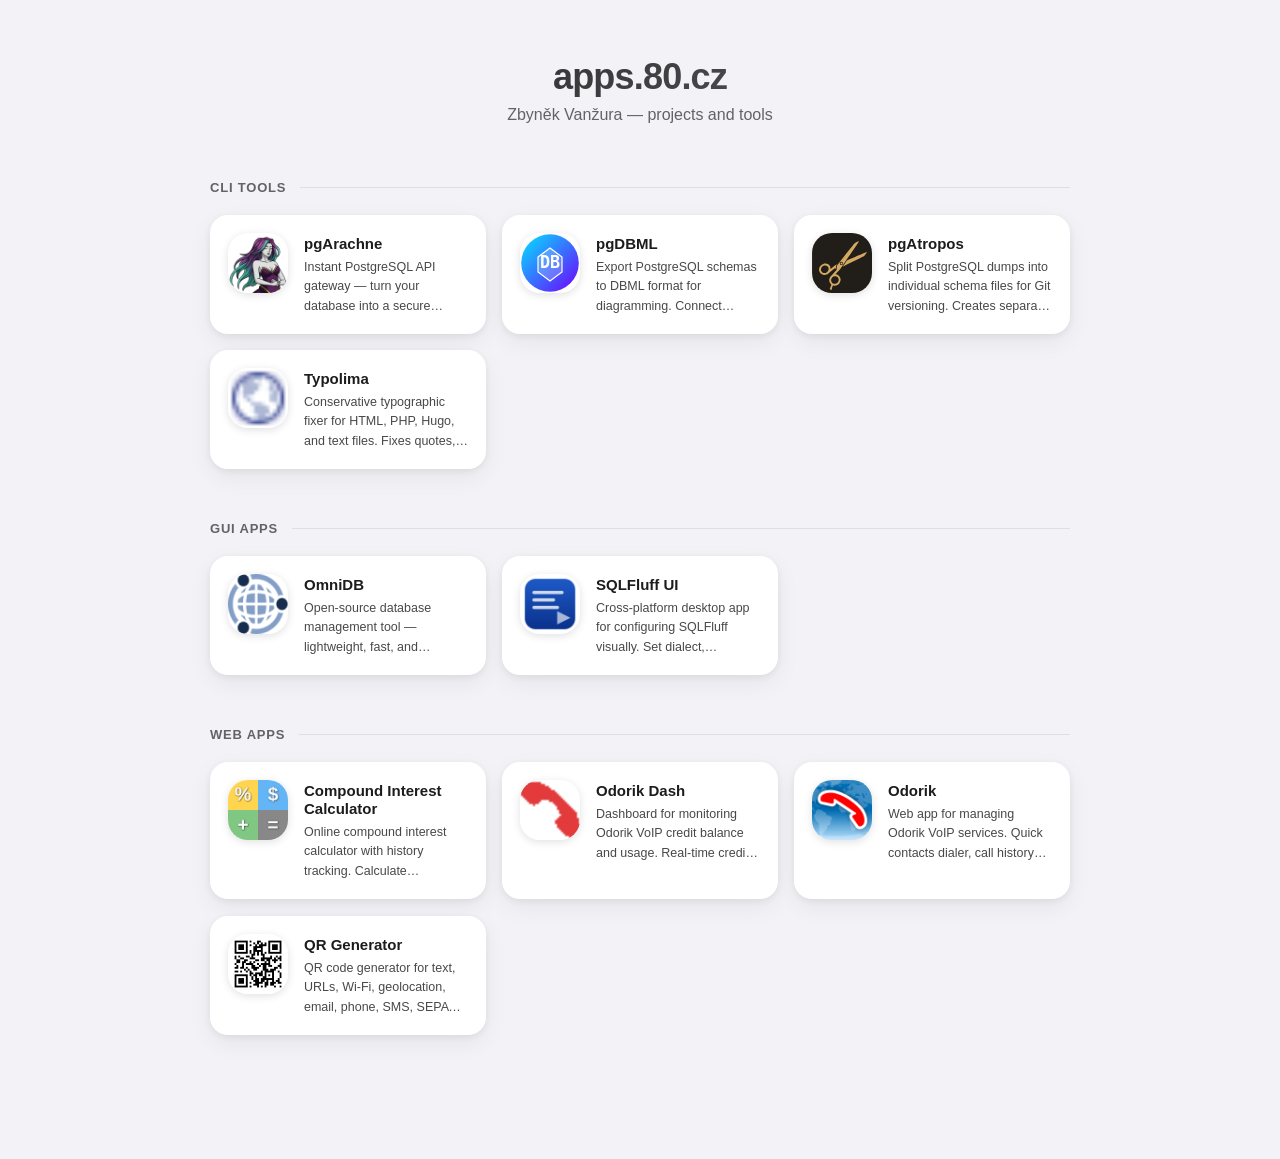
==== docs/index.html @ 106b5770 "feat: redesign homepage with project showcase and category grid - Move site to docs/ for GitHub Page" ====
<!doctype html>
<html lang="en">
	<head>
		<meta charset="UTF-8" />
		<meta name="viewport" content="width=device-width, initial-scale=1.0" />
		<title>apps.80.cz</title>
		<link rel="stylesheet" href="style.css" />
		<link rel="icon" href="icons/pgarachne.png" />
	</head>
	<body>
		<div class="container">
			<header>
				<h1>apps.80.cz</h1>
				<p>Zbyněk Vanžura — projects and tools</p>
			</header>

			<section class="section">
				<div class="section-header">
					<span class="section-title">CLI Tools</span>
					<div class="section-line"></div>
				</div>
				<div class="card-grid">
					<a
						class="card-item"
						href="https://www.pgarachne.com"
						target="_blank"
						rel="noopener"
					>
						<div class="card-icon">
							<img src="icons/pgarachne.png" alt="pgArachne" />
						</div>
						<div class="card-body">
							<div class="card-name">pgArachne</div>
							<div class="card-desc">
								Instant PostgreSQL API gateway — turn your database into
								a secure JSON-RPC API with zero boilerplate. Native MCP
								support for AI clients (Claude, Cursor), real-time SSE
								notifications, and database-native auth with RLS.
							</div>
						</div>
					</a>
					<a
						class="card-item"
						href="https://pg_dbml.80.cz"
						target="_blank"
						rel="noopener"
					>
						<div class="card-icon">
							<img src="icons/pg_dbml.svg" alt="pgDBML" />
						</div>
						<div class="card-body">
							<div class="card-name">pgDBML</div>
							<div class="card-desc">
								Export PostgreSQL schemas to DBML format for
								diagramming. Connect directly to a database or parse
								pg_dump output. Generates clean DBML ready for
								dbdiagram.io, Mermaid, or other visualization tools.
							</div>
						</div>
					</a>
					<a
						class="card-item"
						href="https://pg_atropos.80.cz"
						target="_blank"
						rel="noopener"
					>
						<div class="card-icon">
							<img src="icons/pg_atropos.svg" alt="pgAtropos" />
						</div>
						<div class="card-body">
							<div class="card-name">pgAtropos</div>
							<div class="card-desc">
								Split PostgreSQL dumps into individual schema files for
								Git versioning. Creates separate files per object —
								tables, functions, indexes — ready for version control
								and code review.
							</div>
						</div>
					</a>
					<a
						class="card-item"
						href="https://typolima.80.cz"
						target="_blank"
						rel="noopener"
					>
						<div class="card-icon">
							<img src="icons/typolima.png" alt="Typolima" />
						</div>
						<div class="card-body">
							<div class="card-name">Typolima</div>
							<div class="card-desc">
								Conservative typographic fixer for HTML, PHP, Hugo, and
								text files. Fixes quotes, dashes, non-breaking spaces,
								ellipses for 33+ languages. Only touches text content —
								never code, tags, or template variables.
							</div>
						</div>
					</a>
				</div>
			</section>

			<section class="section">
				<div class="section-header">
					<span class="section-title">GUI Apps</span>
					<div class="section-line"></div>
				</div>
				<div class="card-grid">
					<a
						class="card-item"
						href="https://www.omnidb.net"
						target="_blank"
						rel="noopener"
					>
						<div class="card-icon">
							<img src="icons/omnidb.png" alt="OmniDB" />
						</div>
						<div class="card-body">
							<div class="card-name">OmniDB</div>
							<div class="card-desc">
								Open-source database management tool — lightweight,
								fast, and collaborative. Web-based GUI for PostgreSQL
								with schema browser, query editor, data explorer, and
								multi-user support.
							</div>
						</div>
					</a>
					<a
						class="card-item"
						href="https://sqlfluffui.80.cz"
						target="_blank"
						rel="noopener"
					>
						<div class="card-icon">
							<img src="icons/sqlfluffui.png" alt="SQLFluff UI" />
						</div>
						<div class="card-body">
							<div class="card-name">SQLFluff UI</div>
							<div class="card-desc">
								Cross-platform desktop app for configuring SQLFluff
								visually. Set dialect, indentation, and layout rules —
								see formatted SQL live. Built with Python and PySide6,
								no command-line knowledge required.
							</div>
						</div>
					</a>
				</div>
			</section>

			<section class="section">
				<div class="section-header">
					<span class="section-title">Web Apps</span>
					<div class="section-line"></div>
				</div>
				<div class="card-grid">
					<a
						class="card-item"
						href="https://compound-interest-calculator.80.cz"
						target="_blank"
						rel="noopener"
					>
						<div class="card-icon">
							<img
								src="icons/compound-interest-calculator.png"
								alt="Compound Interest Calculator"
							/>
						</div>
						<div class="card-body">
							<div class="card-name">Compound Interest Calculator</div>
							<div class="card-desc">
								Online compound interest calculator with history
								tracking. Calculate investment growth from initial
								deposit, contributions, rate, and time. PWA installable,
								works offline, includes calculation history.
							</div>
						</div>
					</a>
					<a
						class="card-item"
						href="https://odorik-dash.80.cz"
						target="_blank"
						rel="noopener"
					>
						<div class="card-icon">
							<img src="icons/odorik-dash.png" alt="Odorik Dash" />
						</div>
						<div class="card-body">
							<div class="card-name">Odorik Dash</div>
							<div class="card-desc">
								Dashboard for monitoring Odorik VoIP credit balance and
								usage. Real-time credit tracking, call history overview,
								and service status for Odorik.cz customers.
							</div>
						</div>
					</a>
					<a
						class="card-item"
						href="https://odorik.80.cz"
						target="_blank"
						rel="noopener"
					>
						<div class="card-icon">
							<img src="icons/odorik.png" alt="Odorik" />
						</div>
						<div class="card-body">
							<div class="card-name">Odorik</div>
							<div class="card-desc">
								Web app for managing Odorik VoIP services. Quick
								contacts dialer, call history with recordings, SMS
								composer with character counter, and account settings.
							</div>
						</div>
					</a>
					<a
						class="card-item"
						href="https://qr-generator.80.cz"
						target="_blank"
						rel="noopener"
					>
						<div class="card-icon">
							<img src="icons/qr-generator.png" alt="QR Generator" />
						</div>
						<div class="card-body">
							<div class="card-name">QR Generator</div>
							<div class="card-desc">
								QR code generator for text, URLs, Wi-Fi, geolocation,
								email, phone, SMS, SEPA payments, and Czech QR payments.
								Customizable colors and error correction with PNG
								download.
							</div>
						</div>
					</a>
				</div>
			</section>
		</div>

		<script src="script.js"></script>
	</body>
</html>
---- docs/style.css ----
:root {
	--bg: #f2f2f7;
	--card-bg: #ffffff;
	--card-shadow: 0 2px 8px rgba(0, 0, 0, 0.07), 0 8px 24px rgba(0, 0, 0, 0.06);
	--card-shadow-hover:
		0 4px 16px rgba(0, 0, 0, 0.1), 0 16px 40px rgba(0, 0, 0, 0.1);
	--text: #1c1c1e;
	--text-secondary: #636366;
	--text-desc: #48484a;
	--section-title: #3a3a3c;
	--section-title-line: rgba(0, 0, 0, 0.08);
	--accent: #0071e3;
	--icon-radius: 20px;
	--icon-size: 60px;
}

@media (prefers-color-scheme: dark) {
	:root {
		--bg: #000000;
		--card-bg: #1c1c1e;
		--card-shadow:
			0 2px 8px rgba(0, 0, 0, 0.3), 0 8px 24px rgba(0, 0, 0, 0.25);
		--card-shadow-hover:
			0 4px 16px rgba(0, 0, 0, 0.45), 0 16px 40px rgba(0, 0, 0, 0.35);
		--text: #f2f2f7;
		--text-secondary: #8e8e93;
		--text-desc: #aeaeb2;
		--section-title: #8e8e93;
		--section-title-line: rgba(255, 255, 255, 0.08);
		--accent: #2997ff;
	}
}

* {
	margin: 0;
	padding: 0;
	box-sizing: border-box;
}

body {
	font-family:
		-apple-system, BlinkMacSystemFont, "Segoe UI", Roboto, Helvetica, Arial,
		sans-serif;
	background: var(--bg);
	color: var(--text);
	min-height: 100vh;
	padding: 56px 24px 72px;
	transition:
		background 0.3s,
		color 0.3s;
}

.container {
	max-width: 860px;
	margin: 0 auto;
}

/* ── Header ── */
header {
	text-align: center;
	margin-bottom: 56px;
}

.js-ready header {
	/* overriding default */
	opacity: 0;
	transform: translateY(-20px);
	animation: fadeDown 0.6s cubic-bezier(0.34, 1.3, 0.64, 1) 0.05s forwards;
}

header h1 {
	font-size: 36px;
	font-weight: 700;
	letter-spacing: -0.8px;
	background: linear-gradient(
		135deg,
		var(--text) 0%,
		var(--text-secondary) 100%
	);
	-webkit-background-clip: text;
	-webkit-text-fill-color: transparent;
	background-clip: text;
}

header p {
	color: var(--text-secondary);
	font-size: 16px;
	margin-top: 8px;
	font-weight: 400;
}

/* ── Section ── */
.section {
	margin-bottom: 52px;
}

.js-ready .section {
	opacity: 0;
	transform: translateY(24px);
}

.js-ready .section.visible {
	animation: fadeUp 0.5s cubic-bezier(0.34, 1.2, 0.64, 1) forwards;
}

.section-header {
	display: flex;
	align-items: center;
	gap: 14px;
	margin-bottom: 20px;
}

.section-title {
	font-size: 13px;
	font-weight: 600;
	color: var(--text-secondary);
	text-transform: uppercase;
	letter-spacing: 0.8px;
	white-space: nowrap;
}

.section-line {
	flex: 1;
	height: 1px;
	background: var(--section-title-line);
}

/* ── Card Grid ── */
.card-grid {
	display: grid;
	grid-template-columns: repeat(auto-fill, minmax(240px, 1fr));
	gap: 16px;
}

/* ── Card ── */
.card-item {
	display: flex;
	align-items: flex-start;
	gap: 16px;
	background: var(--card-bg);
	border-radius: 18px;
	padding: 18px;
	text-decoration: none;
	color: var(--text);
	box-shadow: var(--card-shadow);
	transition:
		transform 0.22s cubic-bezier(0.34, 1.4, 0.64, 1),
		box-shadow 0.22s ease,
		background 0.3s;
	will-change: transform;
}

.js-ready .card-item {
	opacity: 0;
	transform: translateY(16px) scale(0.97);
}

.js-ready .card-item.visible {
	animation: cardIn 0.45s cubic-bezier(0.34, 1.3, 0.64, 1) forwards;
}

.card-item:hover {
	transform: translateY(-3px) scale(1.015);
	box-shadow: var(--card-shadow-hover);
}

.card-item:active {
	transform: scale(0.97);
	box-shadow: var(--card-shadow);
}

/* ── Card Icon ── */
.card-icon {
	flex-shrink: 0;
	width: var(--icon-size);
	height: var(--icon-size);
	border-radius: var(--icon-radius);
	overflow: hidden;
	box-shadow: 0 2px 8px rgba(0, 0, 0, 0.12);
}

.card-icon img {
	width: 100%;
	height: 100%;
	object-fit: cover;
	pointer-events: none;
	display: block;
}

/* ── Card Body ── */
.card-body {
	flex: 1;
	min-width: 0;
	padding-top: 2px;
}

.card-name {
	font-size: 15px;
	font-weight: 600;
	line-height: 1.2;
	margin-bottom: 5px;
	display: flex;
	align-items: center;
	gap: 6px;
}

.card-name::after {
	content: "↗";
	font-size: 11px;
	color: var(--accent);
	opacity: 0;
	transform: translate(-3px, 3px);
	transition:
		opacity 0.2s ease,
		transform 0.2s ease;
	display: inline-block;
}

.card-item:hover .card-name::after {
	opacity: 1;
	transform: translate(0, 0);
}

.card-desc {
	font-size: 12.5px;
	line-height: 1.55;
	color: var(--text-desc);
	display: -webkit-box;
	-webkit-line-clamp: 3;
	-webkit-box-orient: vertical;
	overflow: hidden;
}

/* ── Animations ── */
@keyframes fadeDown {
	to {
		opacity: 1;
		transform: translateY(0);
	}
}

@keyframes fadeUp {
	to {
		opacity: 1;
		transform: translateY(0);
	}
}

@keyframes cardIn {
	to {
		opacity: 1;
		transform: translateY(0) scale(1);
	}
}

/* ── Responsive ── */
@media (max-width: 600px) {
	body {
		padding: 36px 16px 52px;
	}

	header h1 {
		font-size: 28px;
	}

	.card-grid {
		grid-template-columns: 1fr;
		gap: 12px;
	}

	.card-item {
		padding: 15px;
	}

	:root {
		--icon-size: 52px;
		--icon-radius: 14px;
	}
}
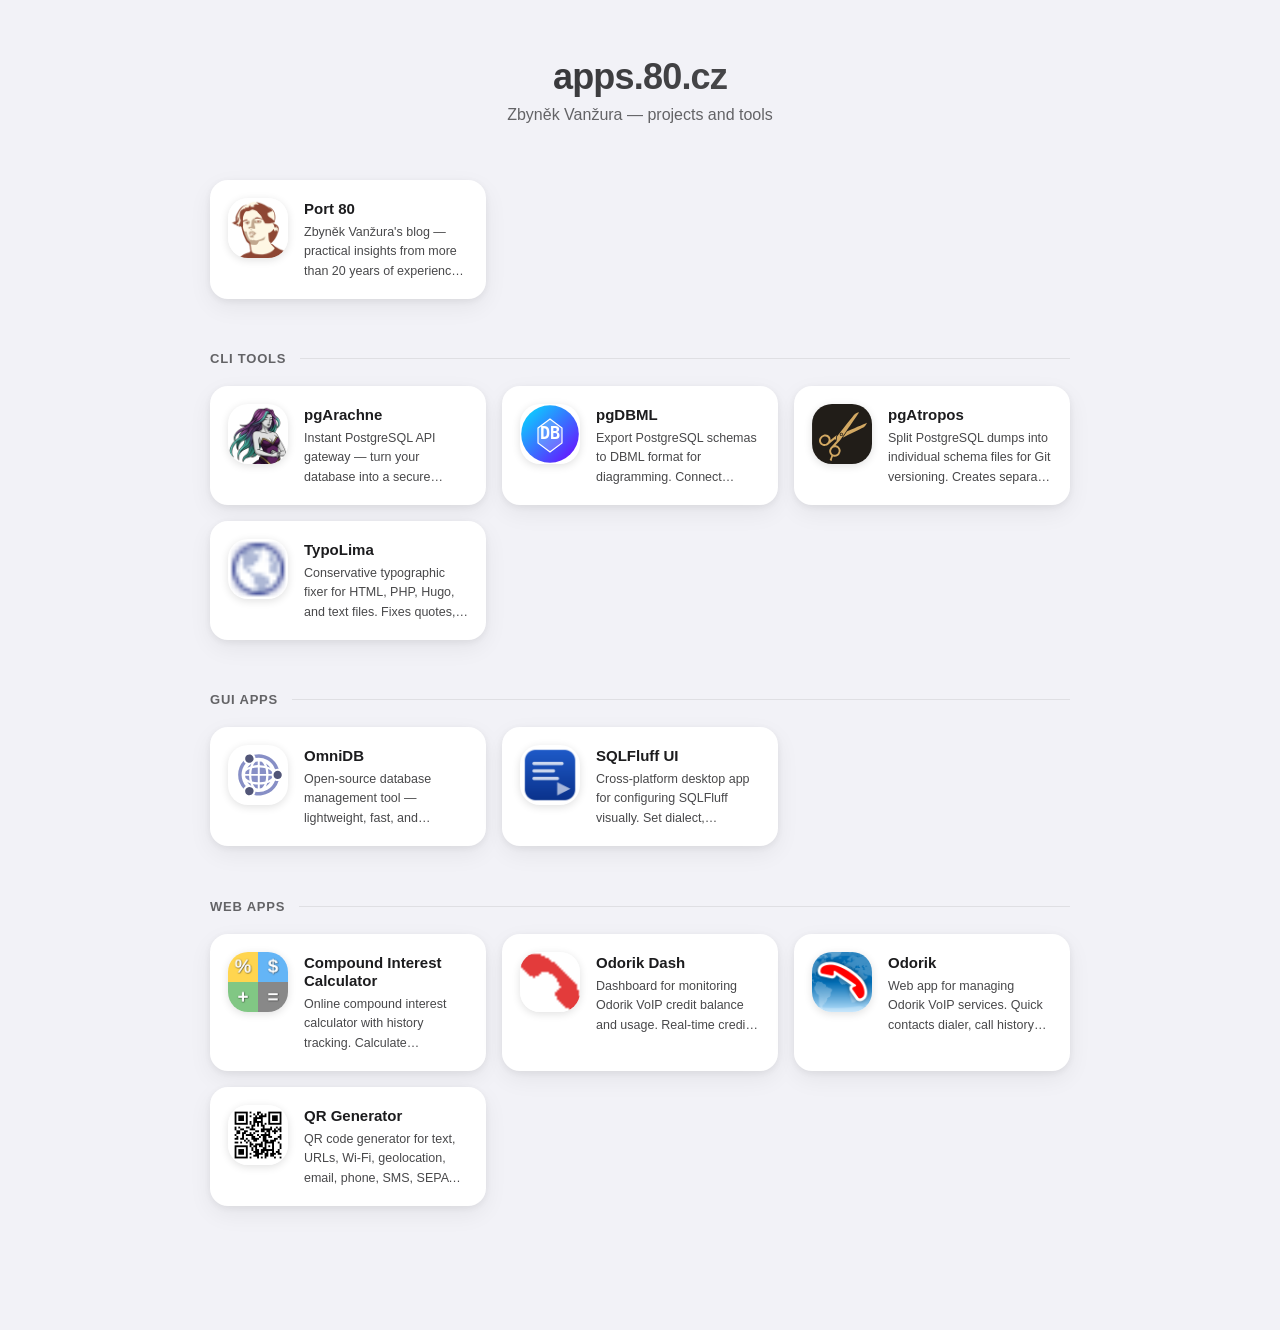
==== commit 9d430859: "feat: add blog icon and improve homepage tooltips/animations - Add Zbyněk Vanžura's blog as featured" ====
--- a/docs/index.html
+++ b/docs/index.html
@@ -15,6 +15,27 @@
 			</header>
 
 			<section class="section">
+				<div class="card-grid">
+					<a
+						class="card-item"
+						href="https://port.80.cz"
+						target="_blank"
+						rel="noopener"
+					>
+						<div class="card-icon">
+							<img src="icons/port.png" alt="Port" />
+						</div>
+						<div class="card-body">
+							<div class="card-name">Port 80</div>
+							<div class="card-desc">
+								Zbyněk Vanžura's blog — practical insights from more than 20 years of experience, mostly about PostgreSQL, software development, and AI, but occasionally also about other topics worth reflecting on.
+							</div>
+						</div>
+					</a>
+				</div>
+			</section>
+
+			<section class="section">
 				<div class="section-header">
 					<span class="section-title">CLI Tools</span>
 					<div class="section-line"></div>
@@ -84,10 +105,10 @@
 						rel="noopener"
 					>
 						<div class="card-icon">
-							<img src="icons/typolima.png" alt="Typolima" />
-						</div>
-						<div class="card-body">
-							<div class="card-name">Typolima</div>
+							<img src="icons/typolima.png" alt="TypoLima" />
+						</div>
+						<div class="card-body">
+							<div class="card-name">TypoLima</div>
 							<div class="card-desc">
 								Conservative typographic fixer for HTML, PHP, Hugo, and
 								text files. Fixes quotes, dashes, non-breaking spaces,
@@ -112,7 +133,7 @@
 						rel="noopener"
 					>
 						<div class="card-icon">
-							<img src="icons/omnidb.png" alt="OmniDB" />
+							<img src="icons/omnidb.svg" alt="OmniDB" />
 						</div>
 						<div class="card-body">
 							<div class="card-name">OmniDB</div>
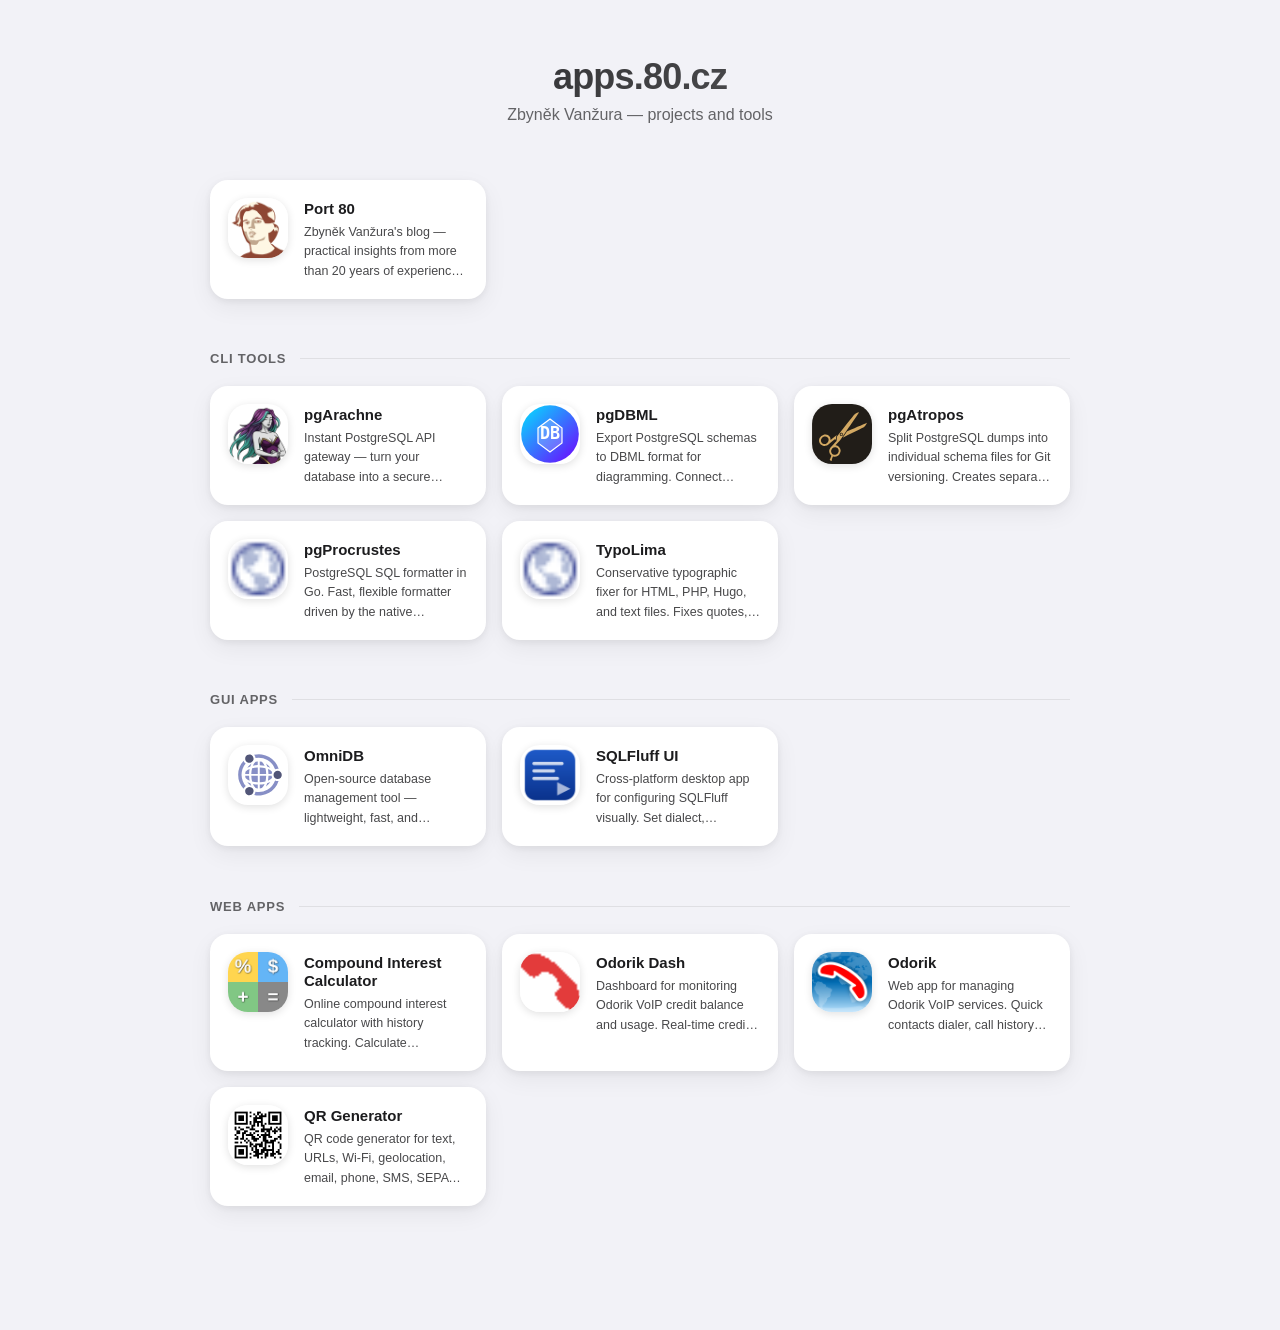
==== commit 44124f9b: "feat: add pg_procrustes PostgreSQL SQL formatter to CLI Tools - Add pg_procrustes project to CLI Too" ====
--- a/docs/index.html
+++ b/docs/index.html
@@ -55,7 +55,7 @@
 							<div class="card-desc">
 								Instant PostgreSQL API gateway — turn your database into
 								a secure JSON-RPC API with zero boilerplate. Native MCP
-								support for AI clients (Claude, Cursor), real-time SSE
+								support for AI clients (Claude,	Cursor), real-time SSE
 								notifications, and database-native auth with RLS.
 							</div>
 						</div>
@@ -100,6 +100,22 @@
 					</a>
 					<a
 						class="card-item"
+						href="https://pg_procrustes.80.cz"
+						target="_blank"
+						rel="noopener"
+					>
+						<div class="card-icon">
+							<img src="icons/pg_procrustes.png" alt="pg_procrustes" />
+						</div>
+						<div class="card-body">
+							<div class="card-name">pgProcrustes</div>
+							<div class="card-desc">
+								PostgreSQL SQL formatter in Go. Fast, flexible formatter driven by the native PostgreSQL parser. Supports keyword casing, data type formatting, layout, and clause breaking.
+							</div>
+						</div>
+					</a>
+					<a
+						class="card-item"
 						href="https://typolima.80.cz"
 						target="_blank"
 						rel="noopener"
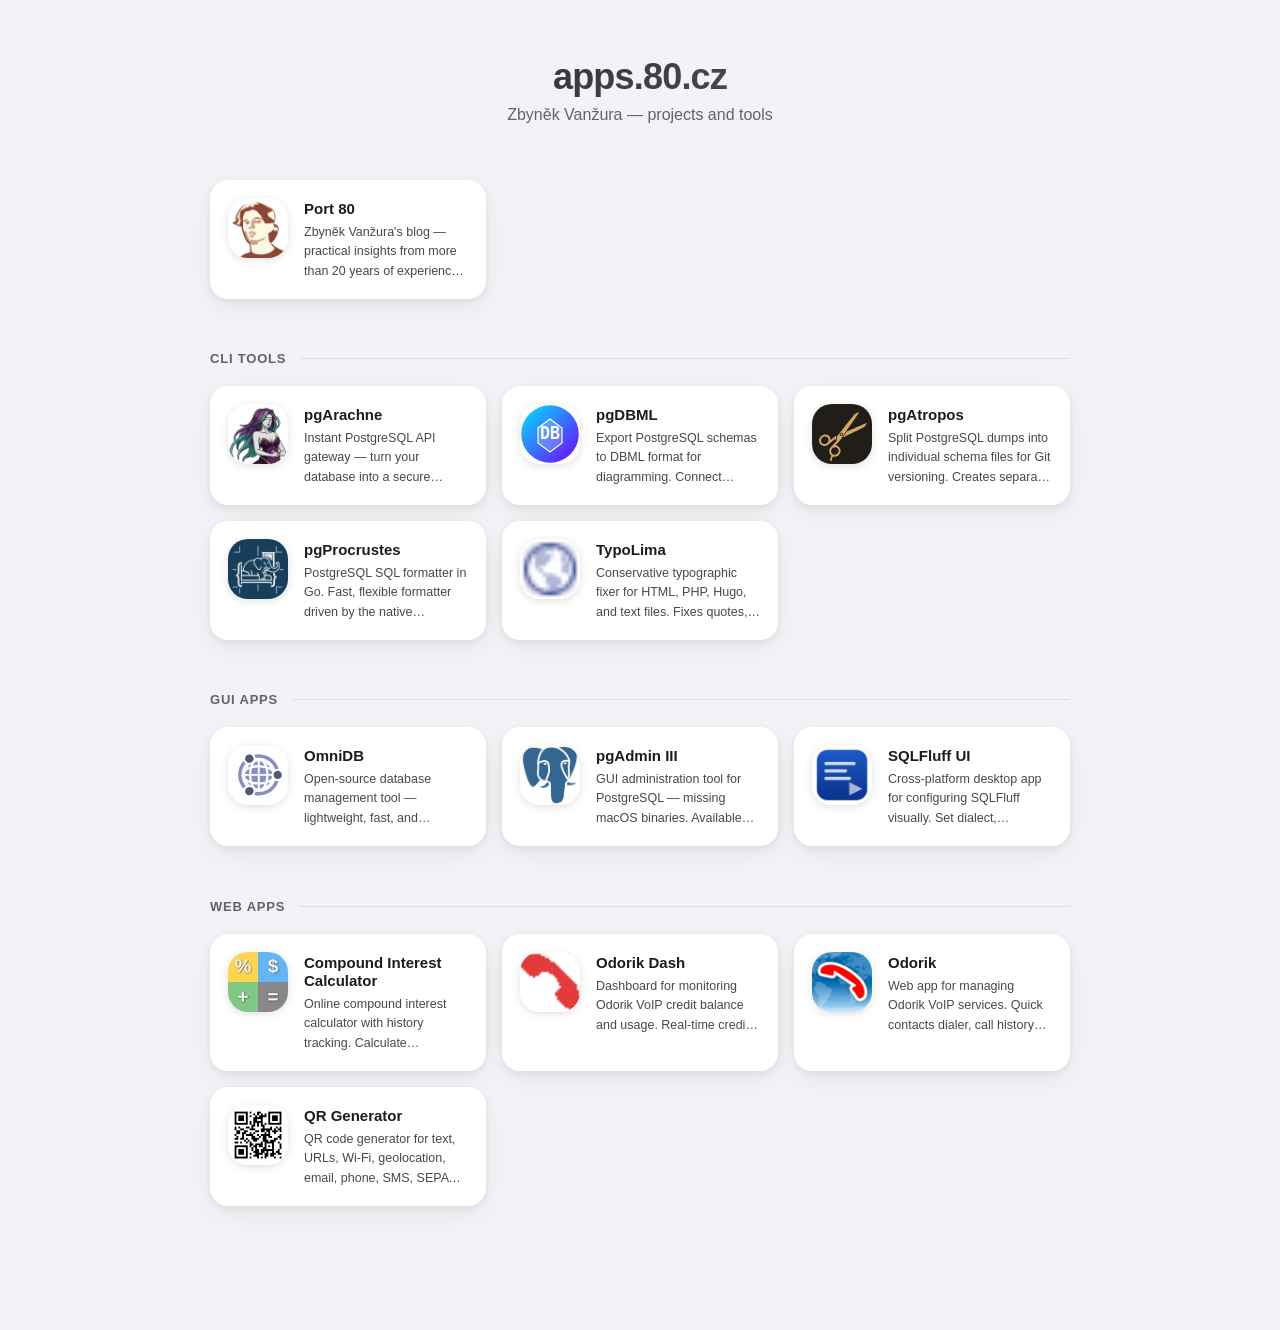
==== commit 09710284: "feat: add pgAdmin3 GUI administration tool to GUI Apps - Add pgAdmin3 GUI tool between OmniDB and SQ" ====
--- a/docs/index.html
+++ b/docs/index.html
@@ -163,6 +163,23 @@
 					</a>
 					<a
 						class="card-item"
+						href="https://pgadmin3.80.cz"
+						target="_blank"
+						rel="noopener"
+					>
+						<div class="card-icon">
+							<img src="icons/pgadmin3.png" alt="pgAdmin3" />
+						</div>
+						<div class="card-body">
+							<div class="card-name">pgAdmin III</div>
+							<div class="card-desc">
+								GUI administration tool for PostgreSQL — missing macOS binaries.
+								Available via pre-compiled app or Homebrew installation.
+							</div>
+						</div>
+					</a>
+					<a
+						class="card-item"
 						href="https://sqlfluffui.80.cz"
 						target="_blank"
 						rel="noopener"
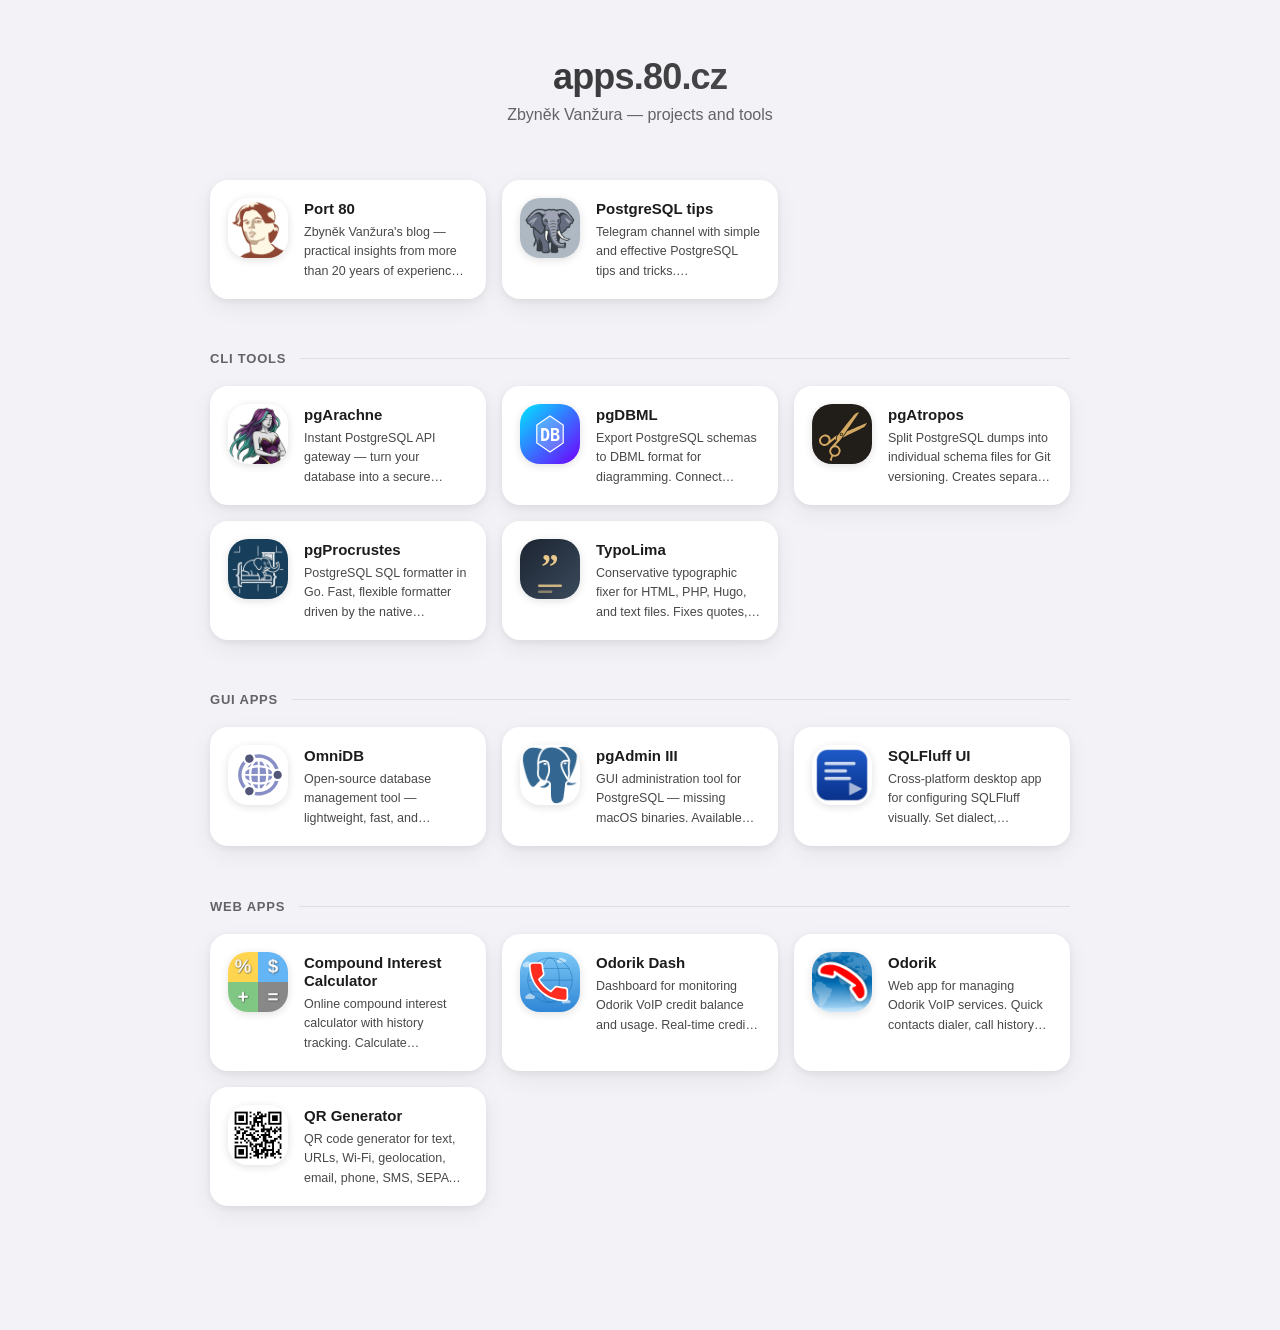
==== commit 6dec69ab: "feat: add PostgreSQL tips Telegram link, redesign TypoLima/Odorik Dash/pgDBML icons Add a card linki" ====
--- a/docs/index.html
+++ b/docs/index.html
@@ -32,6 +32,23 @@
 							</div>
 						</div>
 					</a>
+					<a
+						class="card-item"
+						href="https://t.me/postgresqltips"
+						target="_blank"
+						rel="noopener"
+					>
+						<div class="card-icon">
+							<img src="icons/postgresqltips.jpg" alt="PostgreSQL tips" />
+						</div>
+						<div class="card-body">
+							<div class="card-name">PostgreSQL tips</div>
+							<div class="card-desc">
+								Telegram channel with simple and effective PostgreSQL
+								tips and tricks. @postgresqltips
+							</div>
+						</div>
+					</a>
 				</div>
 			</section>
 
@@ -121,7 +138,7 @@
 						rel="noopener"
 					>
 						<div class="card-icon">
-							<img src="icons/typolima.png" alt="TypoLima" />
+							<img src="icons/typolima.svg" alt="TypoLima" />
 						</div>
 						<div class="card-body">
 							<div class="card-name">TypoLima</div>
@@ -235,7 +252,7 @@
 						rel="noopener"
 					>
 						<div class="card-icon">
-							<img src="icons/odorik-dash.png" alt="Odorik Dash" />
+							<img src="icons/odorik-dash.svg" alt="Odorik Dash" />
 						</div>
 						<div class="card-body">
 							<div class="card-name">Odorik Dash</div>
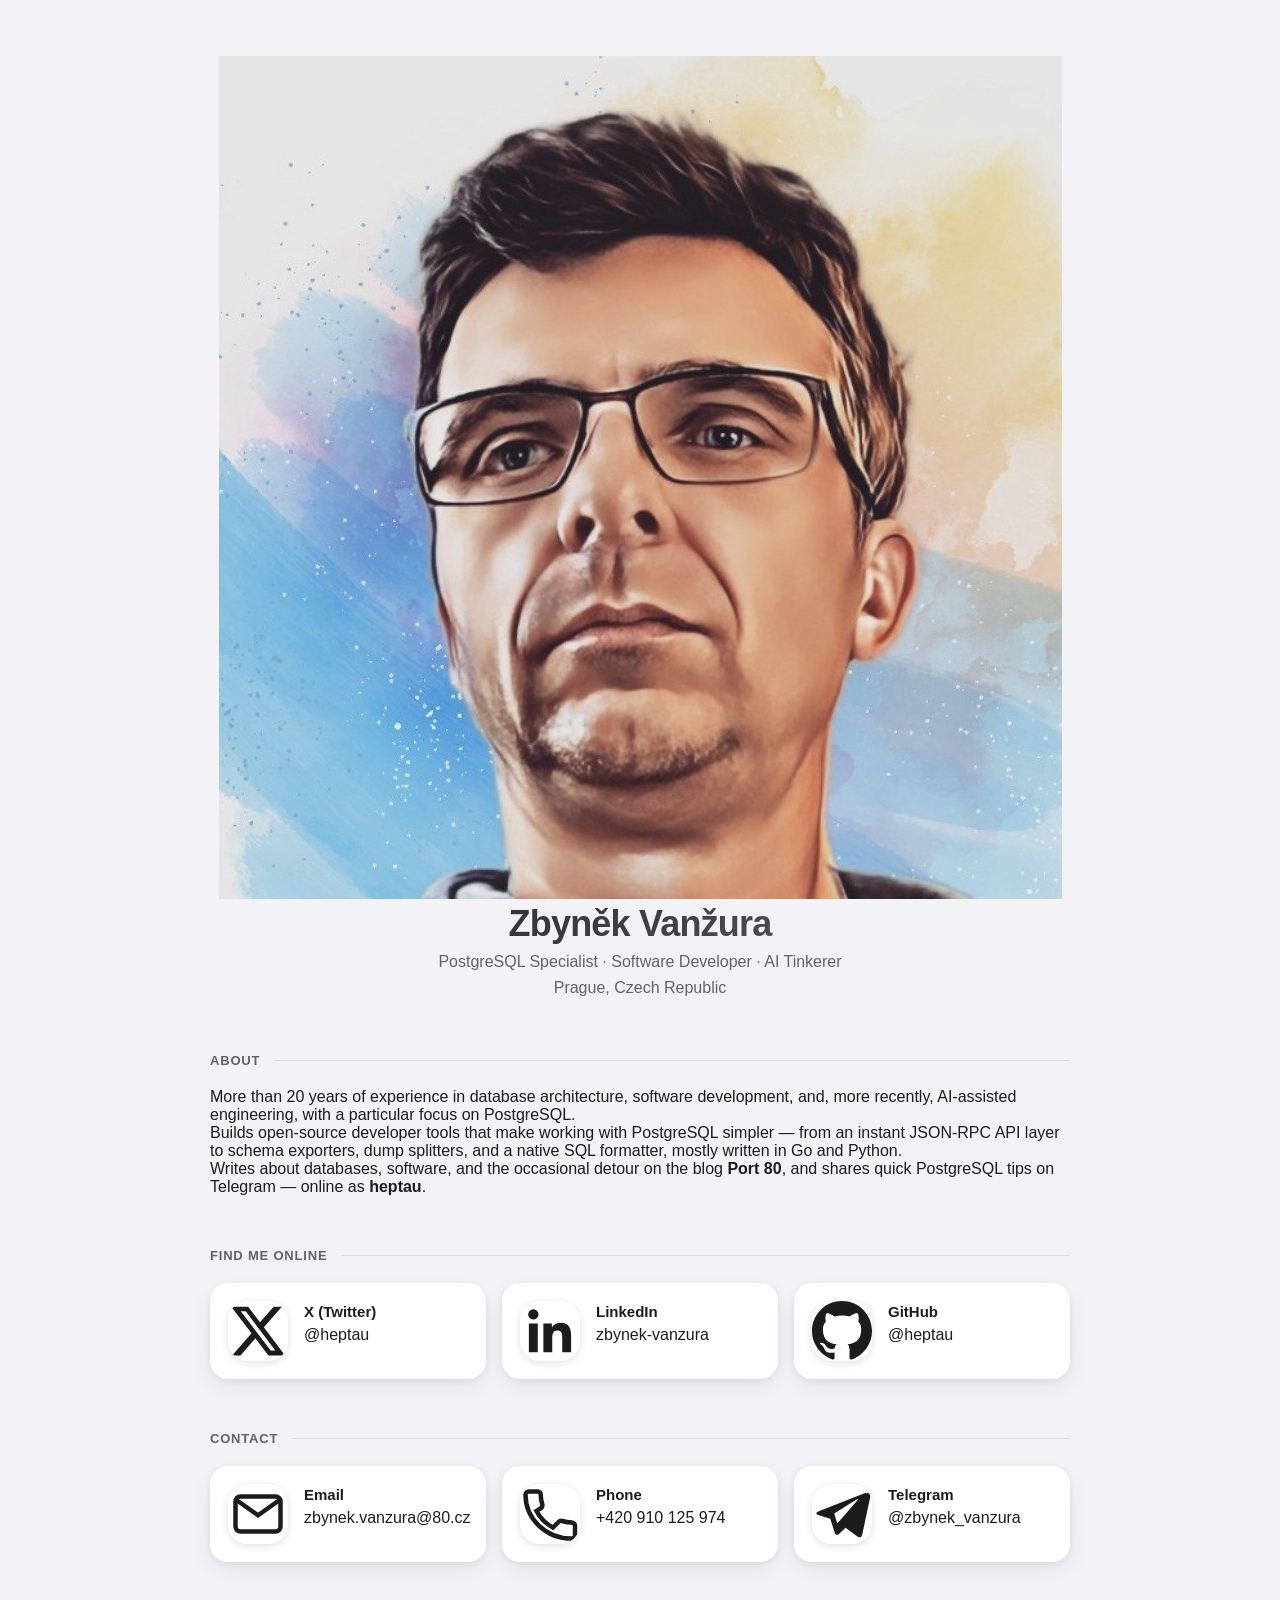
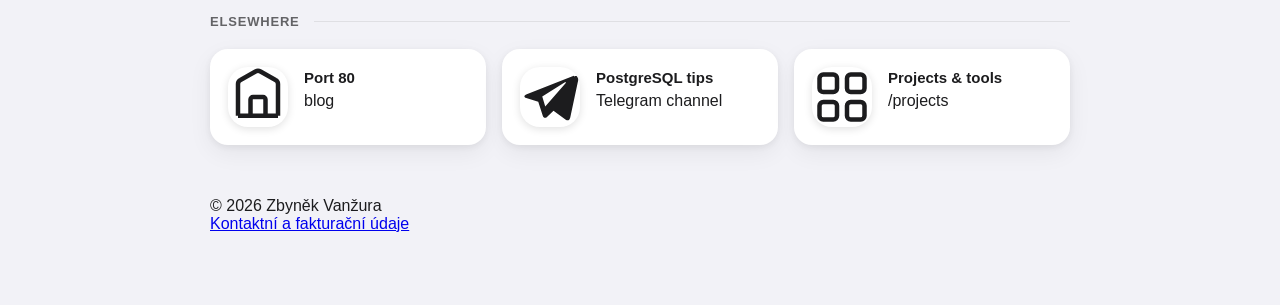
==== commit cd3ebdc3: "feat: replace apps.80.cz hub with personal site at www.80.cz Add a personal landing page (about, soc" ====
--- a/docs/index.html
+++ b/docs/index.html
@@ -3,50 +3,82 @@
 	<head>
 		<meta charset="UTF-8" />
 		<meta name="viewport" content="width=device-width, initial-scale=1.0" />
-		<title>apps.80.cz</title>
+		<title>Zbyněk Vanžura</title>
 		<link rel="stylesheet" href="style.css" />
-		<link rel="icon" href="icons/pgarachne.png" />
+		<link rel="icon" href="img/favicon.png" />
+		<link rel="apple-touch-icon" href="img/apple-touch-icon.png" />
 	</head>
 	<body>
 		<div class="container">
 			<header>
-				<h1>apps.80.cz</h1>
-				<p>Zbyněk Vanžura — projects and tools</p>
+				<div class="avatar"><img src="img/zbynek-vanzura.jpg" alt="Zbyněk Vanžura" /></div>
+				<h1>Zbyněk Vanžura</h1>
+				<p class="tagline">PostgreSQL Specialist · Software Developer · AI Tinkerer</p>
+				<p class="location">Prague, Czech Republic</p>
 			</header>
 
 			<section class="section">
+				<div class="section-header">
+					<span class="section-title">About</span>
+					<div class="section-line"></div>
+				</div>
+				<div class="about-card">
+					<p>
+						More than 20 years of experience in database architecture,
+						software development, and, more recently, AI-assisted
+						engineering, with a particular focus on PostgreSQL.
+					</p>
+					<p>
+						Builds open-source developer tools that make working with
+						PostgreSQL simpler — from an instant JSON-RPC API layer to schema
+						exporters, dump splitters, and a native SQL formatter, mostly
+						written in Go and Python.
+					</p>
+					<p>
+						Writes about databases, software, and the occasional detour on
+						the blog <strong>Port 80</strong>, and shares quick PostgreSQL
+						tips on Telegram — online as <strong>heptau</strong>.
+					</p>
+				</div>
+			</section>
+
+			<section class="section">
+				<div class="section-header">
+					<span class="section-title">Find me online</span>
+					<div class="section-line"></div>
+				</div>
 				<div class="card-grid">
-					<a
-						class="card-item"
-						href="https://port.80.cz"
-						target="_blank"
-						rel="noopener"
-					>
+					<a class="card-item" href="https://x.com/heptau" target="_blank" rel="noopener">
 						<div class="card-icon">
-							<img src="icons/port.png" alt="Port" />
+							<svg viewBox="0 0 24 24" fill="currentColor" aria-hidden="true">
+								<path d="M18.244 2.25h3.308l-7.227 8.26 8.502 11.24H16.17l-5.214-6.817L4.99 21.75H1.68l7.73-8.835L1.254 2.25H8.08l4.713 6.231zm-1.161 17.52h1.833L7.084 4.126H5.117z"/>
+							</svg>
 						</div>
 						<div class="card-body">
-							<div class="card-name">Port 80</div>
-							<div class="card-desc">
-								Zbyněk Vanžura's blog — practical insights from more than 20 years of experience, mostly about PostgreSQL, software development, and AI, but occasionally also about other topics worth reflecting on.
-							</div>
+							<div class="card-name">X (Twitter)</div>
+							<div class="card-handle">@heptau</div>
 						</div>
 					</a>
-					<a
-						class="card-item"
-						href="https://t.me/postgresqltips"
-						target="_blank"
-						rel="noopener"
-					>
+					<a class="card-item" href="https://www.linkedin.com/in/zbynek-vanzura" target="_blank" rel="noopener">
 						<div class="card-icon">
-							<img src="icons/postgresqltips.jpg" alt="PostgreSQL tips" />
+							<svg viewBox="0 0 24 24" fill="currentColor" aria-hidden="true">
+								<path d="M20.447 20.452h-3.554v-5.569c0-1.328-.027-3.037-1.852-3.037-1.853 0-2.136 1.445-2.136 2.939v5.667H9.351V9h3.414v1.561h.046c.477-.9 1.637-1.85 3.37-1.85 3.601 0 4.267 2.37 4.267 5.455v6.286zM5.337 7.433a2.062 2.062 0 1 1 0-4.124 2.062 2.062 0 0 1 0 4.124zM7.119 20.452H3.554V9h3.565v11.452z"/>
+							</svg>
 						</div>
 						<div class="card-body">
-							<div class="card-name">PostgreSQL tips</div>
-							<div class="card-desc">
-								Telegram channel with simple and effective PostgreSQL
-								tips and tricks. @postgresqltips
-							</div>
+							<div class="card-name">LinkedIn</div>
+							<div class="card-handle">zbynek-vanzura</div>
+						</div>
+					</a>
+					<a class="card-item" href="https://github.com/heptau" target="_blank" rel="noopener">
+						<div class="card-icon">
+							<svg viewBox="0 0 16 16" fill="currentColor" aria-hidden="true">
+								<path d="M8 0c4.42 0 8 3.58 8 8a8.013 8.013 0 0 1-5.45 7.59c-.4.08-.55-.17-.55-.38 0-.27.01-1.13.01-2.2 0-.75-.25-1.23-.54-1.48 1.78-.2 3.65-.88 3.65-3.95 0-.88-.31-1.59-.82-2.15.08-.2.36-1.02-.08-2.12 0 0-.67-.22-2.2.82-.64-.18-1.32-.27-2-.27-.68 0-1.36.09-2 .27-1.53-1.03-2.2-.82-2.2-.82-.44 1.1-.16 1.92-.08 2.12-.51.56-.82 1.28-.82 2.15 0 3.06 1.86 3.75 3.64 3.95-.23.2-.44.55-.51 1.07-.46.21-1.61.55-2.33-.66-.15-.24-.6-.83-1.23-.82-.67.01-.27.38.01.53.34.19.73.9.82 1.13.16.45.68 1.31 2.69.94 0 .67.01 1.3.01 1.49 0 .21-.15.45-.55.38A7.995 7.995 0 0 1 0 8c0-4.42 3.58-8 8-8Z"/>
+							</svg>
+						</div>
+						<div class="card-body">
+							<div class="card-name">GitHub</div>
+							<div class="card-handle">@heptau</div>
 						</div>
 					</a>
 				</div>
@@ -54,100 +86,42 @@
 
 			<section class="section">
 				<div class="section-header">
-					<span class="section-title">CLI Tools</span>
+					<span class="section-title">Contact</span>
 					<div class="section-line"></div>
 				</div>
 				<div class="card-grid">
-					<a
-						class="card-item"
-						href="https://www.pgarachne.com"
-						target="_blank"
-						rel="noopener"
-					>
+					<a class="card-item" href="mailto:zbynek.vanzura@80.cz">
 						<div class="card-icon">
-							<img src="icons/pgarachne.png" alt="pgArachne" />
+							<svg viewBox="0 0 24 24" fill="none" stroke="currentColor" stroke-width="1.8" aria-hidden="true">
+								<rect x="3" y="5" width="18" height="14" rx="2"/>
+								<path d="m3.5 6.5 8.5 6 8.5-6"/>
+							</svg>
 						</div>
 						<div class="card-body">
-							<div class="card-name">pgArachne</div>
-							<div class="card-desc">
-								Instant PostgreSQL API gateway — turn your database into
-								a secure JSON-RPC API with zero boilerplate. Native MCP
-								support for AI clients (Claude,	Cursor), real-time SSE
-								notifications, and database-native auth with RLS.
-							</div>
+							<div class="card-name">Email</div>
+							<div class="card-handle">zbynek.vanzura@80.cz</div>
 						</div>
 					</a>
-					<a
-						class="card-item"
-						href="https://pg_dbml.80.cz"
-						target="_blank"
-						rel="noopener"
-					>
+					<a class="card-item" href="tel:+420910125974">
 						<div class="card-icon">
-							<img src="icons/pg_dbml.svg" alt="pgDBML" />
+							<svg viewBox="0 0 24 24" fill="none" stroke="currentColor" stroke-width="1.8" aria-hidden="true">
+								<path d="M6.6 10.8a15.3 15.3 0 0 0 6.6 6.6l2.2-2.2a1.5 1.5 0 0 1 1.5-.4c1.2.4 2.5.6 3.8.6a1.3 1.3 0 0 1 1.3 1.3V20.5a1.3 1.3 0 0 1-1.3 1.3C10.2 21.8 2.2 13.8 2.2 4.3A1.3 1.3 0 0 1 3.5 3H7a1.3 1.3 0 0 1 1.3 1.3c0 1.3.2 2.6.6 3.8a1.5 1.5 0 0 1-.4 1.5Z"/>
+							</svg>
 						</div>
 						<div class="card-body">
-							<div class="card-name">pgDBML</div>
-							<div class="card-desc">
-								Export PostgreSQL schemas to DBML format for
-								diagramming. Connect directly to a database or parse
-								pg_dump output. Generates clean DBML ready for
-								dbdiagram.io, Mermaid, or other visualization tools.
-							</div>
+							<div class="card-name">Phone</div>
+							<div class="card-handle">+420 910 125 974</div>
 						</div>
 					</a>
-					<a
-						class="card-item"
-						href="https://pg_atropos.80.cz"
-						target="_blank"
-						rel="noopener"
-					>
+					<a class="card-item" href="https://t.me/zbynek_vanzura" target="_blank" rel="noopener">
 						<div class="card-icon">
-							<img src="icons/pg_atropos.svg" alt="pgAtropos" />
+							<svg viewBox="0 0 24 24" fill="currentColor" aria-hidden="true">
+								<path d="M21.5 3.5 2.7 10.9c-1.2.5-1.2 1.2-.2 1.5l4.8 1.5 1.8 5.6c.2.6.5.8.9.8.5 0 .7-.2 1-.5l2.4-2.3 4.9 3.6c.9.5 1.5.2 1.8-.9l3.2-15c.3-1.3-.5-1.9-1.5-1.4Zm-11.4 12.3-1.2-4 8.9-5.6c.4-.3.8-.1.5.2l-8.2 9.4Z"/>
+							</svg>
 						</div>
 						<div class="card-body">
-							<div class="card-name">pgAtropos</div>
-							<div class="card-desc">
-								Split PostgreSQL dumps into individual schema files for
-								Git versioning. Creates separate files per object —
-								tables, functions, indexes — ready for version control
-								and code review.
-							</div>
-						</div>
-					</a>
-					<a
-						class="card-item"
-						href="https://pg_procrustes.80.cz"
-						target="_blank"
-						rel="noopener"
-					>
-						<div class="card-icon">
-							<img src="icons/pg_procrustes.png" alt="pg_procrustes" />
-						</div>
-						<div class="card-body">
-							<div class="card-name">pgProcrustes</div>
-							<div class="card-desc">
-								PostgreSQL SQL formatter in Go. Fast, flexible formatter driven by the native PostgreSQL parser. Supports keyword casing, data type formatting, layout, and clause breaking.
-							</div>
-						</div>
-					</a>
-					<a
-						class="card-item"
-						href="https://typolima.80.cz"
-						target="_blank"
-						rel="noopener"
-					>
-						<div class="card-icon">
-							<img src="icons/typolima.svg" alt="TypoLima" />
-						</div>
-						<div class="card-body">
-							<div class="card-name">TypoLima</div>
-							<div class="card-desc">
-								Conservative typographic fixer for HTML, PHP, Hugo, and
-								text files. Fixes quotes, dashes, non-breaking spaces,
-								ellipses for 33+ languages. Only touches text content —
-								never code, tags, or template variables.
-							</div>
+							<div class="card-name">Telegram</div>
+							<div class="card-handle">@zbynek_vanzura</div>
 						</div>
 					</a>
 				</div>
@@ -155,153 +129,54 @@
 
 			<section class="section">
 				<div class="section-header">
-					<span class="section-title">GUI Apps</span>
+					<span class="section-title">Elsewhere</span>
 					<div class="section-line"></div>
 				</div>
 				<div class="card-grid">
-					<a
-						class="card-item"
-						href="https://www.omnidb.net"
-						target="_blank"
-						rel="noopener"
-					>
+					<a class="card-item" href="https://port.80.cz" target="_blank" rel="noopener">
 						<div class="card-icon">
-							<img src="icons/omnidb.svg" alt="OmniDB" />
+							<svg viewBox="0 0 24 24" fill="none" stroke="currentColor" stroke-width="1.8" aria-hidden="true">
+								<path d="M4 19.5V6.8c0-.7.4-1.3 1-1.6l6-3.4a2 2 0 0 1 2 0l6 3.4c.6.3 1 .9 1 1.6v12.7"/>
+								<path d="M4 19.5h16M9 19.5V13a1 1 0 0 1 1-1h4a1 1 0 0 1 1 1v6.5"/>
+							</svg>
 						</div>
 						<div class="card-body">
-							<div class="card-name">OmniDB</div>
-							<div class="card-desc">
-								Open-source database management tool — lightweight,
-								fast, and collaborative. Web-based GUI for PostgreSQL
-								with schema browser, query editor, data explorer, and
-								multi-user support.
-							</div>
+							<div class="card-name">Port 80</div>
+							<div class="card-handle">blog</div>
 						</div>
 					</a>
-					<a
-						class="card-item"
-						href="https://pgadmin3.80.cz"
-						target="_blank"
-						rel="noopener"
-					>
+					<a class="card-item" href="https://t.me/postgresqltips" target="_blank" rel="noopener">
 						<div class="card-icon">
-							<img src="icons/pgadmin3.png" alt="pgAdmin3" />
+							<svg viewBox="0 0 24 24" fill="currentColor" aria-hidden="true">
+								<path d="M21.5 3.5 2.7 10.9c-1.2.5-1.2 1.2-.2 1.5l4.8 1.5 1.8 5.6c.2.6.5.8.9.8.5 0 .7-.2 1-.5l2.4-2.3 4.9 3.6c.9.5 1.5.2 1.8-.9l3.2-15c.3-1.3-.5-1.9-1.5-1.4Zm-11.4 12.3-1.2-4 8.9-5.6c.4-.3.8-.1.5.2l-8.2 9.4Z"/>
+							</svg>
 						</div>
 						<div class="card-body">
-							<div class="card-name">pgAdmin III</div>
-							<div class="card-desc">
-								GUI administration tool for PostgreSQL — missing macOS binaries.
-								Available via pre-compiled app or Homebrew installation.
-							</div>
+							<div class="card-name">PostgreSQL tips</div>
+							<div class="card-handle">Telegram channel</div>
 						</div>
 					</a>
-					<a
-						class="card-item"
-						href="https://sqlfluffui.80.cz"
-						target="_blank"
-						rel="noopener"
-					>
+					<a class="card-item" href="projects/">
 						<div class="card-icon">
-							<img src="icons/sqlfluffui.png" alt="SQLFluff UI" />
+							<svg viewBox="0 0 24 24" fill="none" stroke="currentColor" stroke-width="1.8" aria-hidden="true">
+								<rect x="3" y="3" width="7" height="7" rx="1.5"/>
+								<rect x="14" y="3" width="7" height="7" rx="1.5"/>
+								<rect x="3" y="14" width="7" height="7" rx="1.5"/>
+								<rect x="14" y="14" width="7" height="7" rx="1.5"/>
+							</svg>
 						</div>
 						<div class="card-body">
-							<div class="card-name">SQLFluff UI</div>
-							<div class="card-desc">
-								Cross-platform desktop app for configuring SQLFluff
-								visually. Set dialect, indentation, and layout rules —
-								see formatted SQL live. Built with Python and PySide6,
-								no command-line knowledge required.
-							</div>
+							<div class="card-name">Projects & tools</div>
+							<div class="card-handle">/projects</div>
 						</div>
 					</a>
 				</div>
 			</section>
 
-			<section class="section">
-				<div class="section-header">
-					<span class="section-title">Web Apps</span>
-					<div class="section-line"></div>
-				</div>
-				<div class="card-grid">
-					<a
-						class="card-item"
-						href="https://compound-interest-calculator.80.cz"
-						target="_blank"
-						rel="noopener"
-					>
-						<div class="card-icon">
-							<img
-								src="icons/compound-interest-calculator.png"
-								alt="Compound Interest Calculator"
-							/>
-						</div>
-						<div class="card-body">
-							<div class="card-name">Compound Interest Calculator</div>
-							<div class="card-desc">
-								Online compound interest calculator with history
-								tracking. Calculate investment growth from initial
-								deposit, contributions, rate, and time. PWA installable,
-								works offline, includes calculation history.
-							</div>
-						</div>
-					</a>
-					<a
-						class="card-item"
-						href="https://odorik-dash.80.cz"
-						target="_blank"
-						rel="noopener"
-					>
-						<div class="card-icon">
-							<img src="icons/odorik-dash.svg" alt="Odorik Dash" />
-						</div>
-						<div class="card-body">
-							<div class="card-name">Odorik Dash</div>
-							<div class="card-desc">
-								Dashboard for monitoring Odorik VoIP credit balance and
-								usage. Real-time credit tracking, call history overview,
-								and service status for Odorik.cz customers.
-							</div>
-						</div>
-					</a>
-					<a
-						class="card-item"
-						href="https://odorik.80.cz"
-						target="_blank"
-						rel="noopener"
-					>
-						<div class="card-icon">
-							<img src="icons/odorik.png" alt="Odorik" />
-						</div>
-						<div class="card-body">
-							<div class="card-name">Odorik</div>
-							<div class="card-desc">
-								Web app for managing Odorik VoIP services. Quick
-								contacts dialer, call history with recordings, SMS
-								composer with character counter, and account settings.
-							</div>
-						</div>
-					</a>
-					<a
-						class="card-item"
-						href="https://qr-generator.80.cz"
-						target="_blank"
-						rel="noopener"
-					>
-						<div class="card-icon">
-							<img src="icons/qr-generator.png" alt="QR Generator" />
-						</div>
-						<div class="card-body">
-							<div class="card-name">QR Generator</div>
-							<div class="card-desc">
-								QR code generator for text, URLs, Wi-Fi, geolocation,
-								email, phone, SMS, SEPA payments, and Czech QR payments.
-								Customizable colors and error correction with PNG
-								download.
-							</div>
-						</div>
-					</a>
-				</div>
-			</section>
+			<footer>
+				<p>&copy; 2026 Zbyněk Vanžura</p>
+				<p><a href="kontakt/">Kontaktní a fakturační údaje</a></p>
+			</footer>
 		</div>
 
 		<script src="script.js"></script>
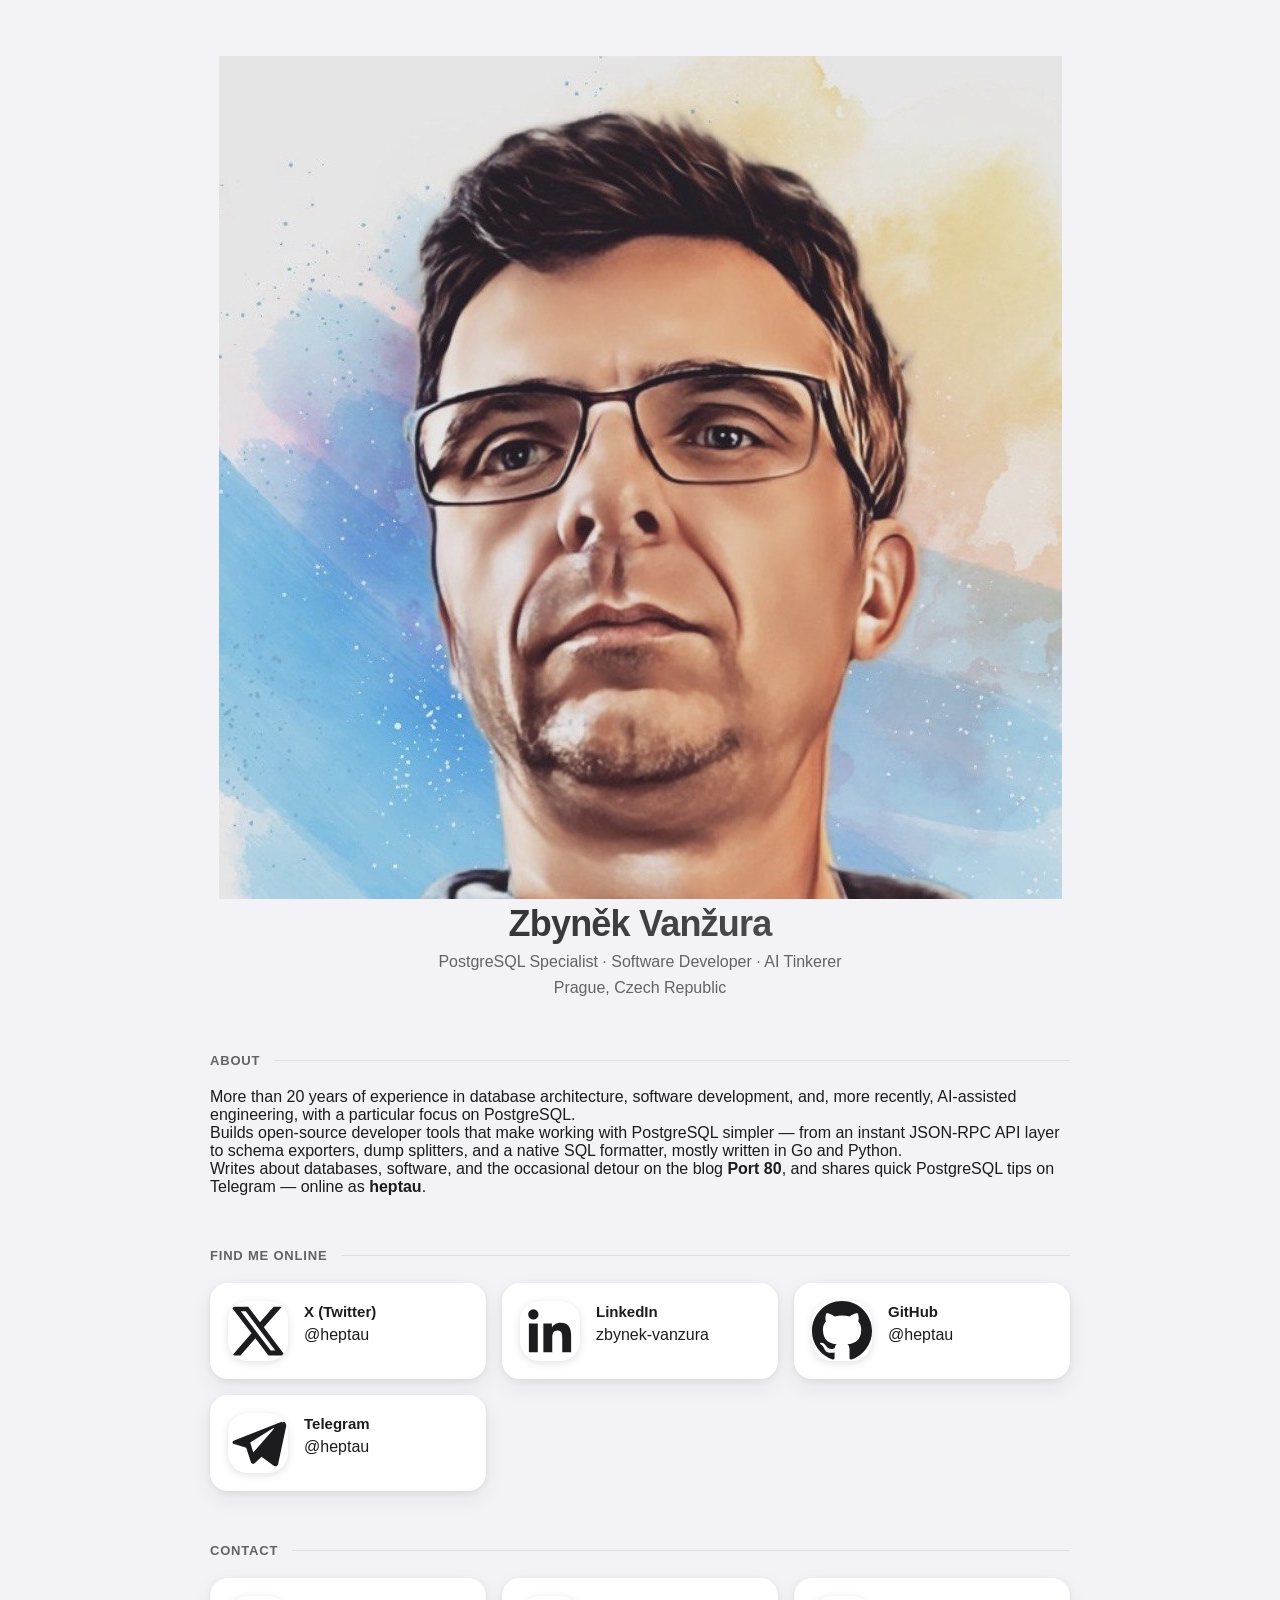
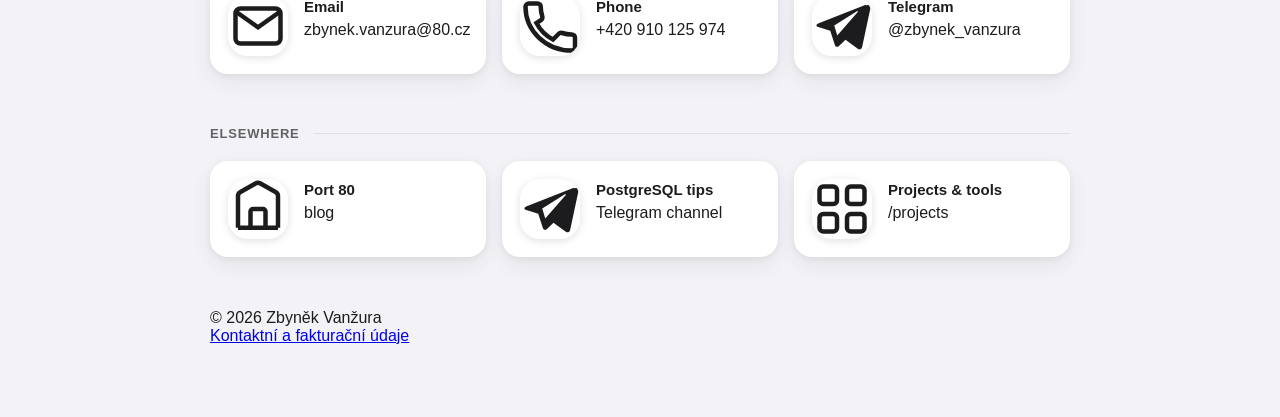
==== commit 948b8bc5: "feat: add Telegram channel @heptau to Find me online" ====
--- a/docs/index.html
+++ b/docs/index.html
@@ -78,6 +78,17 @@
 						</div>
 						<div class="card-body">
 							<div class="card-name">GitHub</div>
+							<div class="card-handle">@heptau</div>
+						</div>
+					</a>
+					<a class="card-item" href="https://t.me/heptau" target="_blank" rel="noopener">
+						<div class="card-icon">
+							<svg viewBox="0 0 24 24" fill="currentColor" aria-hidden="true">
+								<path d="M21.5 3.5 2.7 10.9c-1.2.5-1.2 1.2-.2 1.5l4.8 1.5 1.8 5.6c.2.6.5.8.9.8.5 0 .7-.2 1-.5l2.4-2.3 4.9 3.6c.9.5 1.5.2 1.8-.9l3.2-15c.3-1.3-.5-1.9-1.5-1.4Zm-11.4 12.3-1.2-4 8.9-5.6c.4-.3.8-.1.5.2l-8.2 9.4Z"/>
+							</svg>
+						</div>
+						<div class="card-body">
+							<div class="card-name">Telegram</div>
 							<div class="card-handle">@heptau</div>
 						</div>
 					</a>
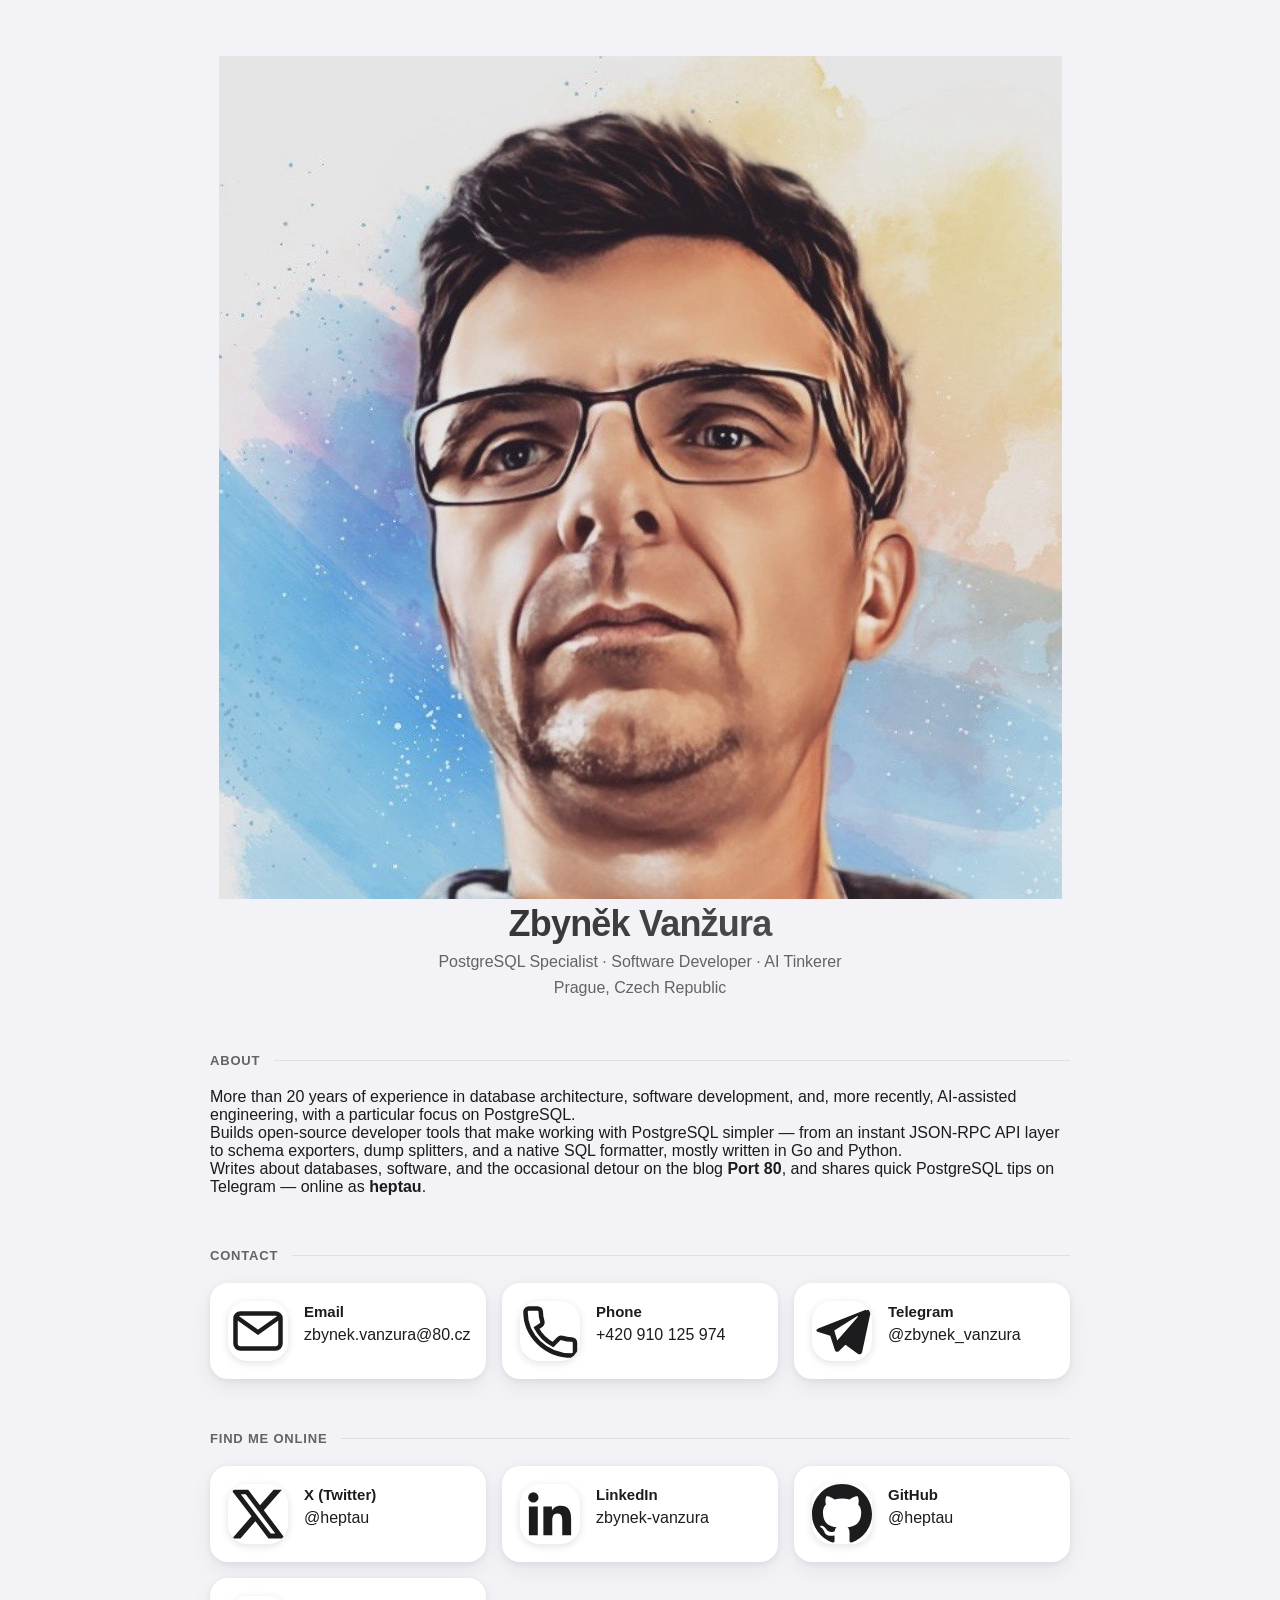
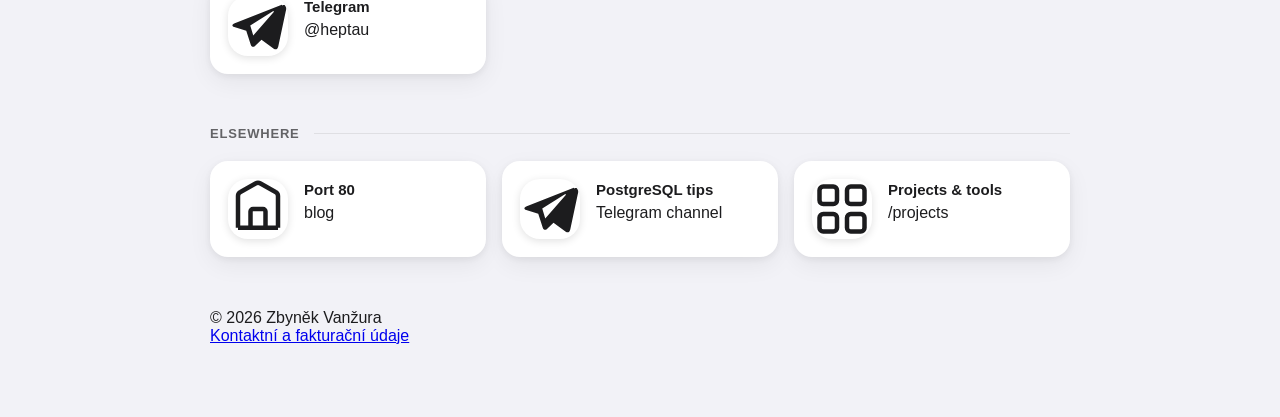
==== commit 98eee7b3: "feat: add WebPhos as first web app, swap Contact and Find me online sections" ====
--- a/docs/index.html
+++ b/docs/index.html
@@ -39,6 +39,49 @@
 						the blog <strong>Port 80</strong>, and shares quick PostgreSQL
 						tips on Telegram — online as <strong>heptau</strong>.
 					</p>
+				</div>
+			</section>
+
+			<section class="section">
+				<div class="section-header">
+					<span class="section-title">Contact</span>
+					<div class="section-line"></div>
+				</div>
+				<div class="card-grid">
+					<a class="card-item" href="mailto:zbynek.vanzura@80.cz">
+						<div class="card-icon">
+							<svg viewBox="0 0 24 24" fill="none" stroke="currentColor" stroke-width="1.8" aria-hidden="true">
+								<rect x="3" y="5" width="18" height="14" rx="2"/>
+								<path d="m3.5 6.5 8.5 6 8.5-6"/>
+							</svg>
+						</div>
+						<div class="card-body">
+							<div class="card-name">Email</div>
+							<div class="card-handle">zbynek.vanzura@80.cz</div>
+						</div>
+					</a>
+					<a class="card-item" href="tel:+420910125974">
+						<div class="card-icon">
+							<svg viewBox="0 0 24 24" fill="none" stroke="currentColor" stroke-width="1.8" aria-hidden="true">
+								<path d="M6.6 10.8a15.3 15.3 0 0 0 6.6 6.6l2.2-2.2a1.5 1.5 0 0 1 1.5-.4c1.2.4 2.5.6 3.8.6a1.3 1.3 0 0 1 1.3 1.3V20.5a1.3 1.3 0 0 1-1.3 1.3C10.2 21.8 2.2 13.8 2.2 4.3A1.3 1.3 0 0 1 3.5 3H7a1.3 1.3 0 0 1 1.3 1.3c0 1.3.2 2.6.6 3.8a1.5 1.5 0 0 1-.4 1.5Z"/>
+							</svg>
+						</div>
+						<div class="card-body">
+							<div class="card-name">Phone</div>
+							<div class="card-handle">+420 910 125 974</div>
+						</div>
+					</a>
+					<a class="card-item" href="https://t.me/zbynek_vanzura" target="_blank" rel="noopener">
+						<div class="card-icon">
+							<svg viewBox="0 0 24 24" fill="currentColor" aria-hidden="true">
+								<path d="M21.5 3.5 2.7 10.9c-1.2.5-1.2 1.2-.2 1.5l4.8 1.5 1.8 5.6c.2.6.5.8.9.8.5 0 .7-.2 1-.5l2.4-2.3 4.9 3.6c.9.5 1.5.2 1.8-.9l3.2-15c.3-1.3-.5-1.9-1.5-1.4Zm-11.4 12.3-1.2-4 8.9-5.6c.4-.3.8-.1.5.2l-8.2 9.4Z"/>
+							</svg>
+						</div>
+						<div class="card-body">
+							<div class="card-name">Telegram</div>
+							<div class="card-handle">@zbynek_vanzura</div>
+						</div>
+					</a>
 				</div>
 			</section>
 
@@ -90,49 +133,6 @@
 						<div class="card-body">
 							<div class="card-name">Telegram</div>
 							<div class="card-handle">@heptau</div>
-						</div>
-					</a>
-				</div>
-			</section>
-
-			<section class="section">
-				<div class="section-header">
-					<span class="section-title">Contact</span>
-					<div class="section-line"></div>
-				</div>
-				<div class="card-grid">
-					<a class="card-item" href="mailto:zbynek.vanzura@80.cz">
-						<div class="card-icon">
-							<svg viewBox="0 0 24 24" fill="none" stroke="currentColor" stroke-width="1.8" aria-hidden="true">
-								<rect x="3" y="5" width="18" height="14" rx="2"/>
-								<path d="m3.5 6.5 8.5 6 8.5-6"/>
-							</svg>
-						</div>
-						<div class="card-body">
-							<div class="card-name">Email</div>
-							<div class="card-handle">zbynek.vanzura@80.cz</div>
-						</div>
-					</a>
-					<a class="card-item" href="tel:+420910125974">
-						<div class="card-icon">
-							<svg viewBox="0 0 24 24" fill="none" stroke="currentColor" stroke-width="1.8" aria-hidden="true">
-								<path d="M6.6 10.8a15.3 15.3 0 0 0 6.6 6.6l2.2-2.2a1.5 1.5 0 0 1 1.5-.4c1.2.4 2.5.6 3.8.6a1.3 1.3 0 0 1 1.3 1.3V20.5a1.3 1.3 0 0 1-1.3 1.3C10.2 21.8 2.2 13.8 2.2 4.3A1.3 1.3 0 0 1 3.5 3H7a1.3 1.3 0 0 1 1.3 1.3c0 1.3.2 2.6.6 3.8a1.5 1.5 0 0 1-.4 1.5Z"/>
-							</svg>
-						</div>
-						<div class="card-body">
-							<div class="card-name">Phone</div>
-							<div class="card-handle">+420 910 125 974</div>
-						</div>
-					</a>
-					<a class="card-item" href="https://t.me/zbynek_vanzura" target="_blank" rel="noopener">
-						<div class="card-icon">
-							<svg viewBox="0 0 24 24" fill="currentColor" aria-hidden="true">
-								<path d="M21.5 3.5 2.7 10.9c-1.2.5-1.2 1.2-.2 1.5l4.8 1.5 1.8 5.6c.2.6.5.8.9.8.5 0 .7-.2 1-.5l2.4-2.3 4.9 3.6c.9.5 1.5.2 1.8-.9l3.2-15c.3-1.3-.5-1.9-1.5-1.4Zm-11.4 12.3-1.2-4 8.9-5.6c.4-.3.8-.1.5.2l-8.2 9.4Z"/>
-							</svg>
-						</div>
-						<div class="card-body">
-							<div class="card-name">Telegram</div>
-							<div class="card-handle">@zbynek_vanzura</div>
 						</div>
 					</a>
 				</div>
